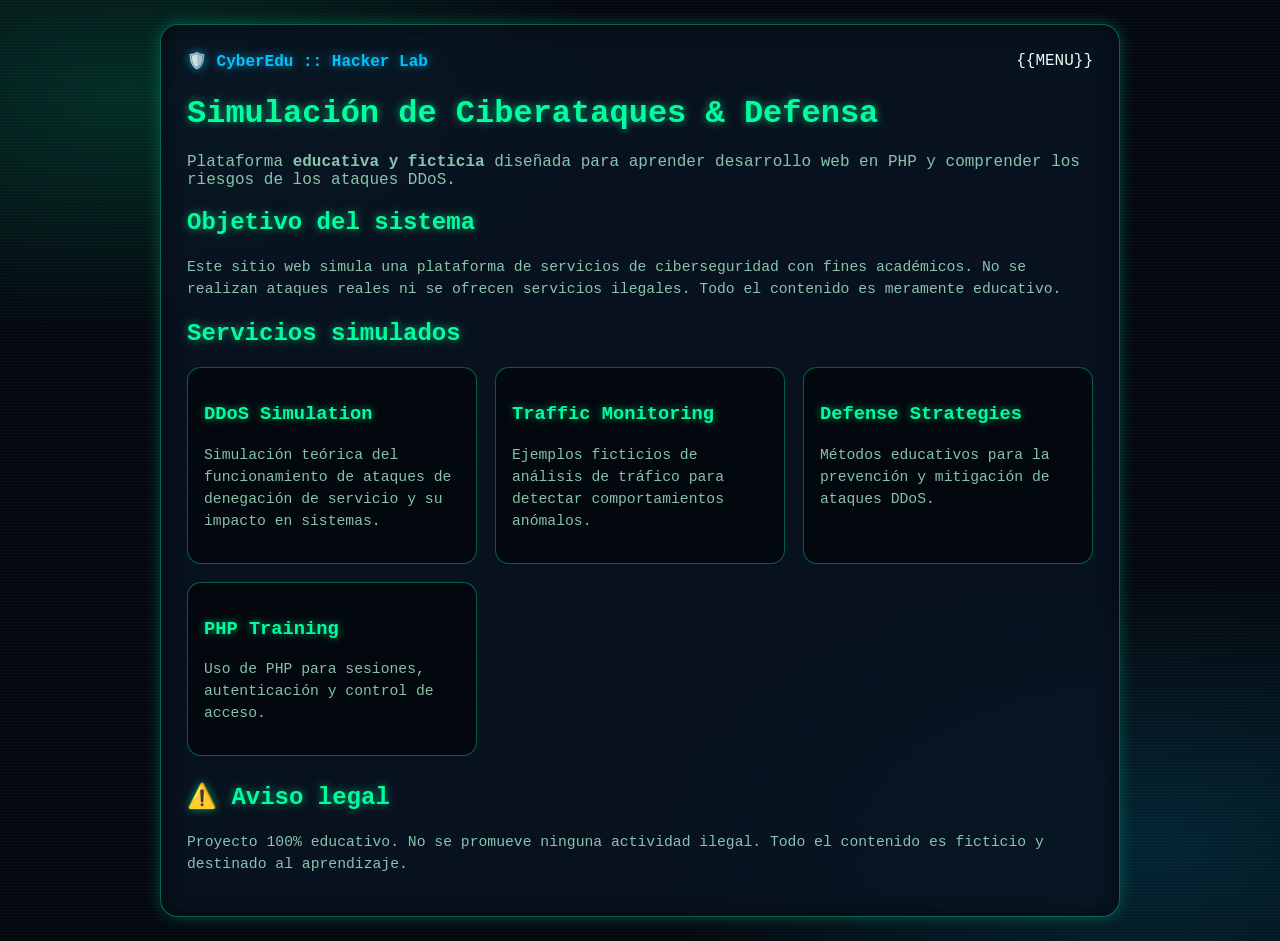
==== index.html @ 329c64e2 "Co-authored-by: mborchi <mborchi@users.noreply.github.com>" ====
<!doctype html>
<html lang="es">
<head>
  <meta charset="utf-8">
  <meta name="viewport" content="width=device-width, initial-scale=1">
  <title>CyberEdu // Hacker Lab</title>
  <link rel="stylesheet" href="styles.css">
</head>
<body>
  <div class="card">

    <div class="topbar">
      <strong>🛡️ CyberEdu :: Hacker Lab</strong>
      <div class="menu">
        {{MENU}}
      </div>
    </div>

    <h1>Simulación de Ciberataques & Defensa</h1>
    <p class="sub">
      Plataforma <b>educativa y ficticia</b> diseñada para aprender
      desarrollo web en PHP y comprender los riesgos de los ataques DDoS.
    </p>

    <h2>Objetivo del sistema</h2>
    <p class="small">
      Este sitio web simula una plataforma de servicios de ciberseguridad
      con fines académicos. No se realizan ataques reales ni se ofrecen
      servicios ilegales. Todo el contenido es meramente educativo.
    </p>

    <h2>Servicios simulados</h2>
    <div class="services">

      <div class="service">
        <h3>DDoS Simulation</h3>
        <p class="small">
          Simulación teórica del funcionamiento de ataques de denegación
          de servicio y su impacto en sistemas.
        </p>
      </div>

      <div class="service">
        <h3>Traffic Monitoring</h3>
        <p class="small">
          Ejemplos ficticios de análisis de tráfico para detectar
          comportamientos anómalos.
        </p>
      </div>

      <div class="service">
        <h3>Defense Strategies</h3>
        <p class="small">
          Métodos educativos para la prevención y mitigación
          de ataques DDoS.
        </p>
      </div>

      <div class="service">
        <h3>PHP Training</h3>
        <p class="small">
          Uso de PHP para sesiones, autenticación y control de acceso.
        </p>
      </div>

    </div>

    <h2 class="warning-title">⚠️ Aviso legal</h2>
    <p class="small">
      Proyecto 100% educativo. No se promueve ninguna actividad ilegal.
      Todo el contenido es ficticio y destinado al aprendizaje.
    </p>

  </div>
</body>
</html>
---- styles.css ----
:root{
  --bg: #05080f;
  --card: rgba(10,20,35,0.85);
  --border: rgba(0,255,170,0.35);
  --neon: #00ff9c;
  --neon2: #00c3ff;
  --text: #eafff7;
  --muted: rgba(180,255,220,0.75);
}

*{ box-sizing: border-box; }

body{
  margin: 0;
  min-height: 100vh;
  font-family: "Courier New", monospace;
  color: var(--text);
  background:
    radial-gradient(800px 400px at 10% 10%, rgba(0,255,170,0.15), transparent 60%),
    radial-gradient(900px 500px at 90% 90%, rgba(0,195,255,0.15), transparent 55%),
    repeating-linear-gradient(
      0deg,
      rgba(0,255,170,0.03),
      rgba(0,255,170,0.03) 1px,
      transparent 1px,
      transparent 3px
    ),
    var(--bg);
  display: grid;
  place-items: center;
  padding: 24px;
}

.card{
  width: 100%;
  max-width: 960px;
  background: var(--card);
  border: 1px solid var(--border);
  border-radius: 18px;
  padding: 26px;
  box-shadow:
    0 0 15px rgba(0,255,170,0.25),
    inset 0 0 20px rgba(0,0,0,0.6);
}

.topbar{
  display: flex;
  justify-content: space-between;
  align-items: center;
  margin-bottom: 24px;
  gap: 12px;
}

.topbar strong{
  color: var(--neon2);
  text-shadow: 0 0 10px rgba(0,195,255,0.7);
}

.menu{
  text-align: right;
  white-space: nowrap;
}

h1, h2, h3{
  color: var(--neon);
  text-shadow: 0 0 8px rgba(0,255,170,0.6);
}

.sub{
  color: var(--muted);
  margin-top: 6px;
}

.small{
  color: var(--muted);
  font-size: 0.92rem;
  line-height: 1.5;
}

a{
  color: var(--neon);
  text-decoration: none;
}
a:hover{
  text-shadow: 0 0 6px var(--neon);
}

.services{
  display: grid;
  grid-template-columns: repeat(auto-fit, minmax(220px, 1fr));
  gap: 18px;
  margin-top: 20px;
}

.service{
  background: rgba(0,0,0,0.55);
  border: 1px solid rgba(0,255,170,0.35);
  border-radius: 14px;
  padding: 16px;
  position: relative;
  overflow: hidden;
  transition: transform 0.15s ease;
}

.service:hover{
  transform: translateY(-2px);
}

.service::before{
  content: "";
  position: absolute;
  inset: 0;
  background: linear-gradient(
    120deg,
    transparent,
    rgba(0,255,170,0.15),
    transparent
  );
  opacity: 0;
  transition: opacity 0.25s;
}

.service:hover::before{
  opacity: 1;
}

.warning-title{
  margin-top: 26px;
}
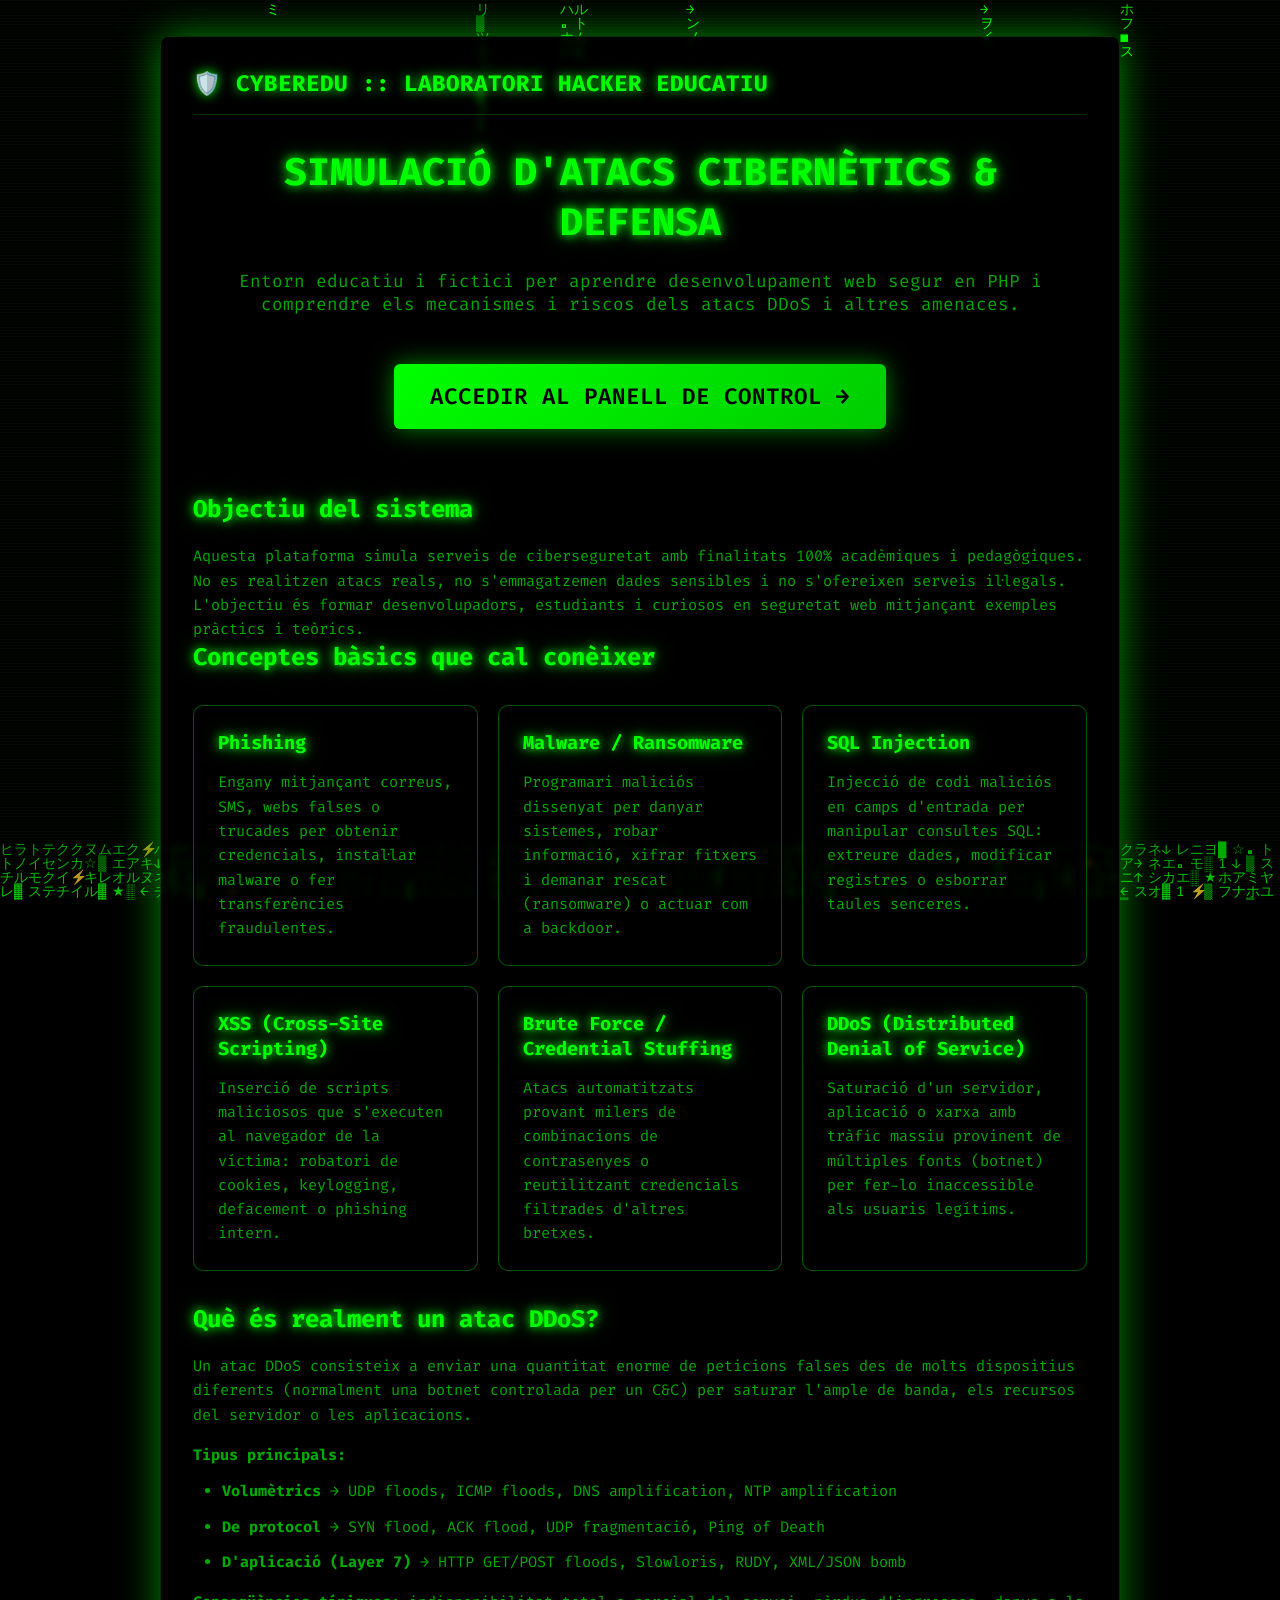
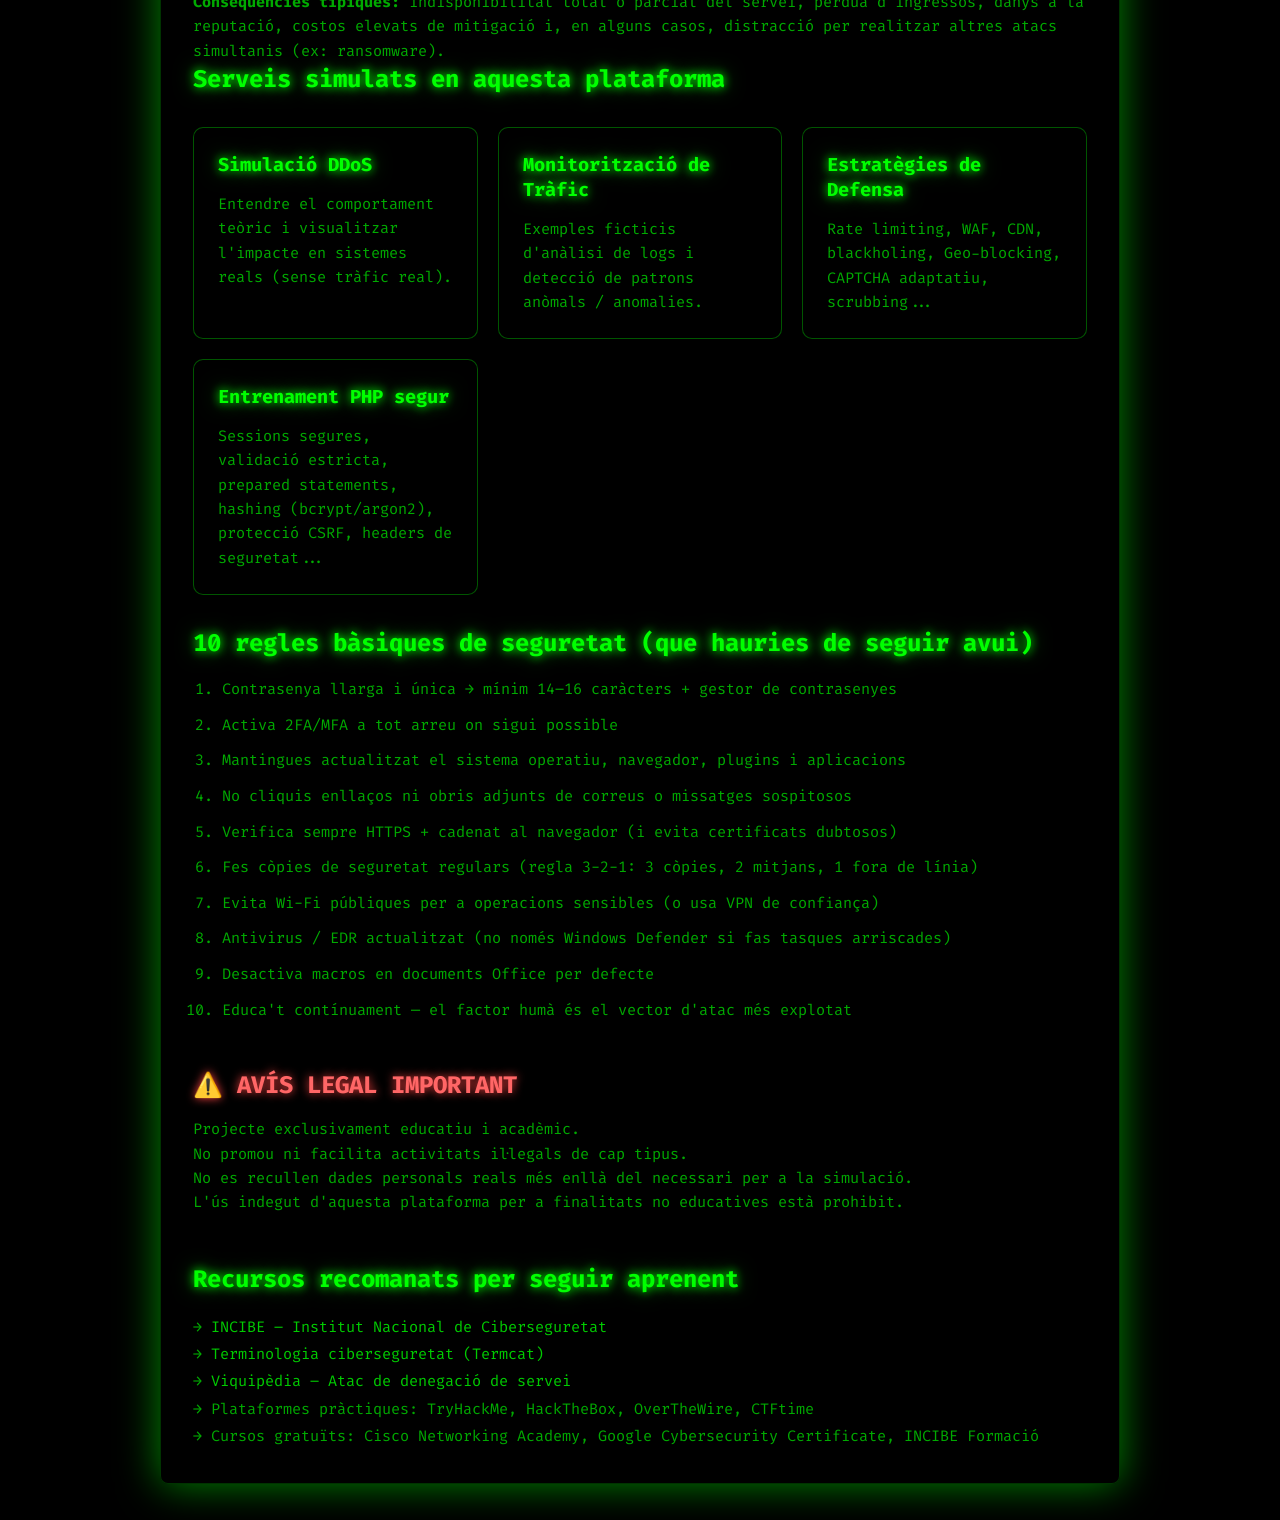
==== commit c8e2f272: "Actualització de contingut i estils a HTML, CSS i logs" ====
--- a/index.html
+++ b/index.html
@@ -1,76 +1,218 @@
 <!doctype html>
-<html lang="es">
+<html lang="ca">
 <head>
   <meta charset="utf-8">
   <meta name="viewport" content="width=device-width, initial-scale=1">
-  <title>CyberEdu // Hacker Lab</title>
+  <title>CyberEdu // Laboratori Hacker Educatiu</title>
   <link rel="stylesheet" href="styles.css">
+  <link href="https://fonts.googleapis.com/css2?family=Fira+Code:wght@400;500;600&display=swap" rel="stylesheet">
 </head>
 <body>
+
+  <canvas id="matrix"></canvas>
+
   <div class="card">
 
     <div class="topbar">
-      <strong>🛡️ CyberEdu :: Hacker Lab</strong>
-      <div class="menu">
-        {{MENU}}
-      </div>
-    </div>
-
-    <h1>Simulación de Ciberataques & Defensa</h1>
+      <strong>🛡️ CYBEREDU :: LABORATORI HACKER EDUCATIU</strong>
+    </div>
+
+    <h1 class="glitch" data-text="SIMULACIÓ D'ATACS CIBERNÈTICS & DEFENSA">
+      SIMULACIÓ D'ATACS CIBERNÈTICS & DEFENSA
+    </h1>
+    
     <p class="sub">
-      Plataforma <b>educativa y ficticia</b> diseñada para aprender
-      desarrollo web en PHP y comprender los riesgos de los ataques DDoS.
-    </p>
-
-    <h2>Objetivo del sistema</h2>
+      Entorn educatiu i fictici per aprendre desenvolupament web segur en PHP
+      i comprendre els mecanismes i riscos dels atacs DDoS i altres amenaces.
+    </p>
+
+    <!-- Botó afegit per anar al panell -->
+    <div style="text-align: center; margin: 3rem 0 4rem;">
+      <a href="panel.php" class="big-control-btn">
+        ACCEDIR AL PANELL DE CONTROL →
+      </a>
+    </div>
+
+    <h2>Objectiu del sistema</h2>
     <p class="small">
-      Este sitio web simula una plataforma de servicios de ciberseguridad
-      con fines académicos. No se realizan ataques reales ni se ofrecen
-      servicios ilegales. Todo el contenido es meramente educativo.
-    </p>
-
-    <h2>Servicios simulados</h2>
+      Aquesta plataforma simula serveis de ciberseguretat amb finalitats 100% acadèmiques i pedagògiques.<br>
+      No es realitzen atacs reals, no s'emmagatzemen dades sensibles i no s'ofereixen serveis il·legals.<br>
+      L'objectiu és formar desenvolupadors, estudiants i curiosos en seguretat web mitjançant exemples pràctics i teòrics.
+    </p>
+
+    <h2>Conceptes bàsics que cal conèixer</h2>
     <div class="services">
 
       <div class="service">
-        <h3>DDoS Simulation</h3>
-        <p class="small">
-          Simulación teórica del funcionamiento de ataques de denegación
-          de servicio y su impacto en sistemas.
-        </p>
-      </div>
-
-      <div class="service">
-        <h3>Traffic Monitoring</h3>
-        <p class="small">
-          Ejemplos ficticios de análisis de tráfico para detectar
-          comportamientos anómalos.
-        </p>
-      </div>
-
-      <div class="service">
-        <h3>Defense Strategies</h3>
-        <p class="small">
-          Métodos educativos para la prevención y mitigación
-          de ataques DDoS.
-        </p>
-      </div>
-
-      <div class="service">
-        <h3>PHP Training</h3>
-        <p class="small">
-          Uso de PHP para sesiones, autenticación y control de acceso.
-        </p>
-      </div>
-
-    </div>
-
-    <h2 class="warning-title">⚠️ Aviso legal</h2>
+        <h3>Phishing</h3>
+        <p class="small">
+          Engany mitjançant correus, SMS, webs falses o trucades per obtenir credencials, instal·lar malware o fer transferències fraudulentes.
+        </p>
+      </div>
+
+      <div class="service">
+        <h3>Malware / Ransomware</h3>
+        <p class="small">
+          Programari maliciós dissenyat per danyar sistemes, robar informació, xifrar fitxers i demanar rescat (ransomware) o actuar com a backdoor.
+        </p>
+      </div>
+
+      <div class="service">
+        <h3>SQL Injection</h3>
+        <p class="small">
+          Injecció de codi maliciós en camps d'entrada per manipular consultes SQL: extreure dades, modificar registres o esborrar taules senceres.
+        </p>
+      </div>
+
+      <div class="service">
+        <h3>XSS (Cross-Site Scripting)</h3>
+        <p class="small">
+          Inserció de scripts maliciosos que s'executen al navegador de la víctima: robatori de cookies, keylogging, defacement o phishing intern.
+        </p>
+      </div>
+
+      <div class="service">
+        <h3>Brute Force / Credential Stuffing</h3>
+        <p class="small">
+          Atacs automatitzats provant milers de combinacions de contrasenyes o reutilitzant credencials filtrades d'altres bretxes.
+        </p>
+      </div>
+
+      <div class="service">
+        <h3>DDoS (Distributed Denial of Service)</h3>
+        <p class="small">
+          Saturació d'un servidor, aplicació o xarxa amb tràfic massiu provinent de múltiples fonts (botnet) per fer-lo inaccessible als usuaris legítims.
+        </p>
+      </div>
+
+    </div>
+
+    <h2>Què és realment un atac DDoS?</h2>
     <p class="small">
-      Proyecto 100% educativo. No se promueve ninguna actividad ilegal.
-      Todo el contenido es ficticio y destinado al aprendizaje.
+      Un atac DDoS consisteix a enviar una quantitat enorme de peticions falses des de molts dispositius diferents
+      (normalment una botnet controlada per un C&C) per saturar l'ample de banda, els recursos del servidor o les aplicacions.
+    </p>
+
+    <p class="small" style="margin-top: 1rem;">
+      <b>Tipus principals:</b>
+    </p>
+    <ul class="small" style="padding-left: 1.8rem; margin: 0.8rem 0; line-height: 1.6;">
+      <li><b>Volumètrics</b> → UDP floods, ICMP floods, DNS amplification, NTP amplification</li>
+      <li><b>De protocol</b> → SYN flood, ACK flood, UDP fragmentació, Ping of Death</li>
+      <li><b>D'aplicació (Layer 7)</b> → HTTP GET/POST floods, Slowloris, RUDY, XML/JSON bomb</li>
+    </ul>
+
+    <p class="small" style="margin-top: 1rem;">
+      <b>Conseqüències típiques:</b> indisponibilitat total o parcial del servei, pèrdua d'ingressos, danys a la reputació,
+      costos elevats de mitigació i, en alguns casos, distracció per realitzar altres atacs simultanis (ex: ransomware).
+    </p>
+
+    <h2>Serveis simulats en aquesta plataforma</h2>
+    <div class="services">
+
+      <div class="service">
+        <h3>Simulació DDoS</h3>
+        <p class="small">
+          Entendre el comportament teòric i visualitzar l'impacte en sistemes reals (sense tràfic real).
+        </p>
+      </div>
+
+      <div class="service">
+        <h3>Monitorització de Tràfic</h3>
+        <p class="small">
+          Exemples ficticis d'anàlisi de logs i detecció de patrons anòmals / anomalies.
+        </p>
+      </div>
+
+      <div class="service">
+        <h3>Estratègies de Defensa</h3>
+        <p class="small">
+          Rate limiting, WAF, CDN, blackholing, Geo-blocking, CAPTCHA adaptatiu, scrubbing...
+        </p>
+      </div>
+
+      <div class="service">
+        <h3>Entrenament PHP segur</h3>
+        <p class="small">
+          Sessions segures, validació estricta, prepared statements, hashing (bcrypt/argon2), protecció CSRF, headers de seguretat...
+        </p>
+      </div>
+
+    </div>
+
+    <h2>10 regles bàsiques de seguretat (que hauries de seguir avui)</h2>
+    <ol class="small" style="padding-left: 1.8rem; margin: 1.2rem 0; line-height: 1.7;">
+      <li>Contrasenya llarga i única → mínim 14–16 caràcters + gestor de contrasenyes</li>
+      <li>Activa 2FA/MFA a tot arreu on sigui possible</li>
+      <li>Mantingues actualitzat el sistema operatiu, navegador, plugins i aplicacions</li>
+      <li>No cliquis enllaços ni obris adjunts de correus o missatges sospitosos</li>
+      <li>Verifica sempre HTTPS + cadenat al navegador (i evita certificats dubtosos)</li>
+      <li>Fes còpies de seguretat regulars (regla 3-2-1: 3 còpies, 2 mitjans, 1 fora de línia)</li>
+      <li>Evita Wi-Fi públiques per a operacions sensibles (o usa VPN de confiança)</li>
+      <li>Antivirus / EDR actualitzat (no només Windows Defender si fas tasques arriscades)</li>
+      <li>Desactiva macros en documents Office per defecte</li>
+      <li>Educa't contínuament — el factor humà és el vector d'atac més explotat</li>
+    </ol>
+
+    <h2 class="warning-title">⚠️ AVÍS LEGAL IMPORTANT</h2>
+    <p class="small">
+      Projecte exclusivament educatiu i acadèmic.<br>
+      No promou ni facilita activitats il·legals de cap tipus.<br>
+      No es recullen dades personals reals més enllà del necessari per a la simulació.<br>
+      L'ús indegut d'aquesta plataforma per a finalitats no educatives està prohibit.
+    </p>
+
+    <h2 style="margin-top: 3rem;">Recursos recomanats per seguir aprenent</h2>
+    <p class="small" style="margin-top: 0.8rem; line-height: 1.8;">
+      → <a href="https://www.incibe.es/">INCIBE – Institut Nacional de Ciberseguretat</a><br>
+      → <a href="https://www.termcat.cat/ca/diccionaris-en-linia/239">Terminologia ciberseguretat (Termcat)</a><br>
+      → <a href="https://ca.wikipedia.org/wiki/Atac_de_denegaci%C3%B3_de_servei">Viquipèdia – Atac de denegació de servei</a><br>
+      → Plataformes pràctiques: TryHackMe, HackTheBox, OverTheWire, CTFtime<br>
+      → Cursos gratuïts: Cisco Networking Academy, Google Cybersecurity Certificate, INCIBE Formació
     </p>
 
   </div>
+
+  <script>
+    // Matrix rain
+    const canvas = document.getElementById('matrix');
+    const ctx = canvas.getContext('2d');
+
+    function resizeCanvas() {
+      canvas.height = window.innerHeight;
+      canvas.width = window.innerWidth;
+    }
+    resizeCanvas();
+    window.addEventListener('resize', resizeCanvas);
+
+    const chars = '01アイウエオカキクケコサシスセソタチツテトナニヌネノハヒフヘホマミムメモヤユヨラリルレロワヲン█▓▒░→←↑↓↔⚡★☆■□▪▫';
+    const fontSize = 14;
+    const columns = canvas.width / fontSize;
+    const drops = new Array(Math.floor(columns)).fill(1);
+
+    function drawMatrix() {
+      ctx.fillStyle = 'rgba(0, 0, 0, 0.05)';
+      ctx.fillRect(0, 0, canvas.width, canvas.height);
+
+      ctx.fillStyle = '#0f0';
+      ctx.font = fontSize + 'px Fira Code, monospace';
+
+      for (let i = 0; i < drops.length; i++) {
+        const text = chars.charAt(Math.floor(Math.random() * chars.length));
+        const x = i * fontSize;
+        const y = drops[i] * fontSize;
+
+        ctx.fillText(text, x, y);
+
+        if (y > canvas.height && Math.random() > 0.975) {
+          drops[i] = 0;
+        }
+        drops[i]++;
+      }
+    }
+
+    setInterval(drawMatrix, 35);
+  </script>
+
 </body>
-</html>
+</html>
--- a/styles.css
+++ b/styles.css
@@ -1,129 +1,510 @@
-:root{
-  --bg: #05080f;
-  --card: rgba(10,20,35,0.85);
-  --border: rgba(0,255,170,0.35);
-  --neon: #00ff9c;
-  --neon2: #00c3ff;
-  --text: #eafff7;
-  --muted: rgba(180,255,220,0.75);
-}
-
-*{ box-sizing: border-box; }
-
-body{
-  margin: 0;
-  min-height: 100vh;
-  font-family: "Courier New", monospace;
-  color: var(--text);
-  background:
-    radial-gradient(800px 400px at 10% 10%, rgba(0,255,170,0.15), transparent 60%),
-    radial-gradient(900px 500px at 90% 90%, rgba(0,195,255,0.15), transparent 55%),
-    repeating-linear-gradient(
-      0deg,
-      rgba(0,255,170,0.03),
-      rgba(0,255,170,0.03) 1px,
-      transparent 1px,
-      transparent 3px
-    ),
-    var(--bg);
-  display: grid;
-  place-items: center;
-  padding: 24px;
-}
-
-.card{
-  width: 100%;
-  max-width: 960px;
-  background: var(--card);
-  border: 1px solid var(--border);
-  border-radius: 18px;
-  padding: 26px;
-  box-shadow:
-    0 0 15px rgba(0,255,170,0.25),
-    inset 0 0 20px rgba(0,0,0,0.6);
-}
-
-.topbar{
+@import url('https://fonts.googleapis.com/css2?family=Fira+Code:wght@400;500;600&display=swap');
+
+:root {
+    --bg: #000;
+    --card-bg: rgba(0, 0, 0, 0.75);
+    --border: #0f03;
+    --neon: #0f0;
+    --neon-glow: #0f08;
+    --text: #0c0;
+    --muted: #0a0;
+    --error: #f44;
+}
+
+* {
+    box-sizing: border-box;
+    margin: 0;
+    padding: 0;
+}
+
+body {
+    font-family: 'Fira Code', 'Courier New', monospace;
+    color: var(--neon);
+    background: var(--bg);
+    min-height: 100vh;
+    overflow-x: hidden;
+    position: relative;
+}
+
+body::before {
+    content: "";
+    position: fixed;
+    inset: 0;
+    background: 
+        repeating-linear-gradient(
+            0deg,
+            transparent 0px,
+            transparent 2px,
+            rgba(0,255,0,0.03) 2px,
+            rgba(0,255,0,0.03) 3px
+        );
+    pointer-events: none;
+    z-index: -2;
+}
+
+/* Matrix rain de fons (igual que al login) */
+#matrix {
+    position: fixed;
+    inset: 0;
+    z-index: -3;
+    pointer-events: none;
+}
+
+.card {
+    width: 100%;
+    max-width: 960px;
+    background: var(--card-bg);
+    border: 1px solid var(--border);
+    border-radius: 8px;
+    padding: 32px;
+    margin: 4vh auto;
+    box-shadow: 
+        0 0 40px var(--neon-glow),
+        inset 0 0 25px #0008;
+    backdrop-filter: blur(3px);
+    position: relative;
+    z-index: 1;
+}
+
+.topbar {
+    display: flex;
+    justify-content: space-between;
+    align-items: center;
+    margin-bottom: 32px;
+    gap: 16px;
+    border-bottom: 1px solid #0f03;
+    padding-bottom: 16px;
+}
+
+.topbar strong {
+    color: var(--neon);
+    font-size: 1.4rem;
+    text-shadow: 0 0 12px var(--neon);
+    letter-spacing: 1px;
+}
+
+h1, h2, h3 {
+    color: var(--neon);
+    text-shadow: 0 0 10px var(--neon), 0 0 20px var(--neon-glow);
+    margin-bottom: 0.8em;
+}
+
+h1 {
+    font-size: 2.4rem;
+    text-align: center;
+    margin-bottom: 0.6em;
+}
+
+.sub {
+    color: #0b0;
+    font-size: 1.1rem;
+    margin-bottom: 2rem;
+    text-align: center;
+    opacity: 0.9;
+}
+
+.small {
+    color: #0a0;
+    font-size: 0.95rem;
+    line-height: 1.6;
+}
+
+a {
+    color: #0c0;
+    text-decoration: none;
+    transition: all 0.2s;
+}
+
+a:hover {
+    color: var(--neon);
+    text-shadow: 0 0 8px var(--neon);
+}
+
+.services {
+    display: grid;
+    grid-template-columns: repeat(auto-fit, minmax(260px, 1fr));
+    gap: 20px;
+    margin: 2rem 0;
+}
+
+.service {
+    background: rgba(0,0,0,0.6);
+    border: 1px solid #0f04;
+    border-radius: 8px;
+    padding: 20px;
+    transition: all 0.2s ease;
+    position: relative;
+    overflow: hidden;
+}
+
+.service:hover {
+    transform: translateY(-3px);
+    border-color: var(--neon);
+    box-shadow: 0 0 25px var(--neon-glow);
+}
+
+.service::before {
+    content: "";
+    position: absolute;
+    inset: 0;
+    background: linear-gradient(135deg, transparent, rgba(0,255,0,0.08), transparent);
+    opacity: 0;
+    transition: opacity 0.4s;
+    pointer-events: none;
+}
+
+.service:hover::before {
+    opacity: 1;
+}
+
+.warning-title {
+    color: #f66 !important;
+    text-shadow: 0 0 10px #f44;
+    margin: 3rem 0 1rem;
+}
+
+ol, ul {
+    padding-left: 1.8rem;
+    margin: 1.2rem 0;
+}
+
+ol li, ul li {
+    margin-bottom: 0.8rem;
+    line-height: 1.5;
+}
+
+/* Efecte glitch per títols principals (opcional) */
+.glitch {
+    position: relative;
+    animation: glitch-skew 4s infinite;
+}
+
+.glitch::before,
+.glitch::after {
+    content: attr(data-text);
+    position: absolute;
+    top: 0;
+    left: 0;
+    width: 100%;
+    height: 100%;
+    opacity: 0.8;
+}
+
+.glitch::before {
+    left: 2px;
+    text-shadow: -2px 0 #f0f8;
+    clip: rect(0, 9999px, 0, 0);
+    animation: glitch-anim 2s infinite linear alternate-reverse;
+}
+
+.glitch::after {
+    left: -2px;
+    text-shadow: 2px 0 #0ff8;
+    clip: rect(0, 9999px, 0, 0);
+    animation: glitch-anim2 3s infinite linear alternate-reverse;
+}
+
+@keyframes glitch-skew {
+    0%, 100% { transform: skew(0deg); }
+    10%, 40%, 70% { transform: skew(2deg); }
+    20%, 60% { transform: skew(-2deg); }
+}
+
+/* Pots posar class="glitch" data-text="..." als <h1> si vols */
+/* ────────────────────────────────────────────────
+   PANELL LATERAL (SIDEBAR)
+───────────────────────────────────────────────── */
+
+.menu-btn {
+  position: fixed;
+  top: 20px;
+  right: 20px;
+  z-index: 1000;
+  padding: 12px 20px;
+  background: rgba(0,255,0,0.15);
+  border: 1px solid #0f0;
+  color: #0f0;
+  font-family: 'Fira Code', monospace;
+  font-size: 1rem;
+  font-weight: 500;
+  cursor: pointer;
+  border-radius: 4px;
+  transition: all 0.2s;
+  box-shadow: 0 0 12px rgba(0,255,0,0.3);
+}
+
+.menu-btn:hover {
+  background: rgba(0,255,0,0.25);
+  box-shadow: 0 0 20px rgba(0,255,0,0.5);
+}
+
+.sidebar {
+  position: fixed;
+  top: 0;
+  right: -320px;
+  width: 320px;
+  height: 100%;
+  background: rgba(0,0,0,0.92);
+  border-left: 1px solid #0f04;
+  box-shadow: -10px 0 30px rgba(0,255,0,0.15);
+  color: #0f0;
+  transition: right 0.35s ease;
+  z-index: 999;
+  overflow-y: auto;
+}
+
+.sidebar.active {
+  right: 0;
+}
+
+.sidebar-header {
   display: flex;
   justify-content: space-between;
   align-items: center;
-  margin-bottom: 24px;
-  gap: 12px;
-}
-
-.topbar strong{
-  color: var(--neon2);
-  text-shadow: 0 0 10px rgba(0,195,255,0.7);
-}
-
-.menu{
-  text-align: right;
-  white-space: nowrap;
-}
-
-h1, h2, h3{
-  color: var(--neon);
-  text-shadow: 0 0 8px rgba(0,255,170,0.6);
-}
-
-.sub{
-  color: var(--muted);
-  margin-top: 6px;
-}
-
-.small{
-  color: var(--muted);
+  padding: 20px 24px;
+  border-bottom: 1px solid #0f03;
+}
+
+.sidebar-header h2 {
+  font-size: 1.3rem;
+  margin: 0;
+  text-shadow: 0 0 8px #0f0;
+}
+
+.close-btn {
+  background: none;
+  border: none;
+  color: #0f0;
+  font-size: 2rem;
+  cursor: pointer;
+  line-height: 1;
+}
+
+.sidebar-content {
+  padding: 20px 24px;
+}
+
+.sidebar-content h3 {
+  color: #0c0;
+  font-size: 1.1rem;
+  margin: 1.8rem 0 0.8rem;
+  text-transform: uppercase;
+  letter-spacing: 1px;
+}
+
+.sidebar-content ul {
+  list-style: none;
+  padding: 0;
+  margin: 0;
+}
+
+.sidebar-content li {
+  margin: 0.6rem 0;
+}
+
+.sidebar-content a {
+  color: #0b0;
+  text-decoration: none;
+  transition: all 0.2s;
+  display: block;
+  padding: 6px 0;
+}
+
+.sidebar-content a:hover {
+  color: #0f0;
+  padding-left: 8px;
+  text-shadow: 0 0 6px #0f0;
+}
+
+/* Overlay fosc */
+.overlay {
+  position: fixed;
+  inset: 0;
+  background: rgba(0,0,0,0.65);
+  opacity: 0;
+  visibility: hidden;
+  transition: all 0.35s;
+  z-index: 998;
+}
+
+.overlay.active {
+  opacity: 1;
+  visibility: visible;
+}
+
+.big-control-btn {
+  display: inline-block;
+  padding: 18px 36px;
+  background: linear-gradient(135deg, #0f0 0%, #0c0 100%);
+  color: #000;
+  font-family: 'Fira Code', monospace;
+  font-size: 1.4rem;
+  font-weight: 600;
+  text-decoration: none;
+  border-radius: 6px;
+  box-shadow: 0 0 25px rgba(0,255,0,0.5);
+  transition: all 0.25s ease;
+  letter-spacing: 1px;
+}
+
+.big-control-btn:hover {
+  transform: translateY(-3px);
+  box-shadow: 0 0 40px rgba(0,255,0,0.7);
+  background: linear-gradient(135deg, #0c0 0%, #0f0 100%);
+  color: #000;
+}
+
+/* Botons d'iniciar simulació */
+.start-btn {
+  display: block;
+  width: 100%;
+  margin-top: 1rem;
+  padding: 12px;
+  background: linear-gradient(135deg, #0f0 0%, #0c0 100%);
+  color: #000;
+  border: none;
+  border-radius: 6px;
+  font-family: 'Fira Code', monospace;
+  font-size: 1rem;
+  font-weight: 600;
+  cursor: pointer;
+  transition: all 0.25s;
+  box-shadow: 0 0 15px rgba(0,255,0,0.4);
+}
+
+.start-btn:hover {
+  transform: translateY(-2px);
+  box-shadow: 0 0 25px rgba(0,255,0,0.6);
+  background: linear-gradient(135deg, #0c0 0%, #0f0 100%);
+}
+
+/* Millorar targetes */
+.service {
+  padding: 1.5rem;
+  background: rgba(0,0,0,0.6);
+  border: 1px solid #0f05;
+  border-radius: 10px;
+  transition: all 0.25s;
+}
+
+.service:hover {
+  transform: translateY(-4px);
+  box-shadow: 0 0 30px rgba(0,255,0,0.3);
+  border-color: #0f0;
+}
+
+/* Modal */
+.modal {
+  display: none;
+  position: fixed;
+  inset: 0;
+  background: rgba(0,0,0,0.88);
+  z-index: 2000;
+  justify-content: center;
+  align-items: center;
+  backdrop-filter: blur(6px);
+}
+
+.modal.active {
+  display: flex;
+}
+
+.modal-content {
+  background: rgba(5,15,5,0.96);
+  border: 1px solid #0f06;
+  border-radius: 12px;
+  width: 90%;
+  max-width: 720px;
+  max-height: 90vh;
+  overflow-y: auto;
+  padding: 2rem;
+  box-shadow: 0 0 60px #0f0a;
+}
+
+.modal-header {
+  display: flex;
+  justify-content: space-between;
+  align-items: center;
+  margin-bottom: 1.5rem;
+  border-bottom: 1px solid #0f04;
+  padding-bottom: 1rem;
+}
+
+.close-modal {
+  background: none;
+  border: none;
+  color: #0f0;
+  font-size: 2.5rem;
+  cursor: pointer;
+  line-height: 1;
+}
+
+.form-group {
+  margin: 1.2rem 0;
+}
+
+.form-group label {
+  display: block;
+  margin-bottom: 0.6rem;
+  color: #0c0;
+  font-size: 0.95rem;
+}
+
+.form-group input,
+.form-group select {
+  width: 100%;
+  padding: 12px 14px;
+  background: #0009;
+  border: 1px solid #0f04;
+  color: #0f0;
+  font-family: 'Fira Code', monospace;
+  border-radius: 6px;
+  font-size: 1rem;
+}
+
+.form-group input:focus,
+.form-group select:focus {
+  outline: none;
+  border-color: #0f0;
+  box-shadow: 0 0 12px #0f07;
+}
+
+/* Barra de progrés */
+.progress-bar {
+  height: 10px;
+  background: #0f03;
+  border-radius: 5px;
+  margin: 1.5rem 0;
+  overflow: hidden;
+}
+
+.progress-fill {
+  height: 100%;
+  width: 0%;
+  background: linear-gradient(90deg, #0f0, #0c0);
+  transition: width 4s ease-in-out;
+}
+
+/* Línies de log */
+.log-container {
+  background: #0005;
+  border: 1px solid #0f03;
+  border-radius: 8px;
+  padding: 1rem;
+  min-height: 180px;
+  max-height: 380px;
+  overflow-y: auto;
+}
+
+.log-line {
+  color: #0b0;
   font-size: 0.92rem;
-  line-height: 1.5;
-}
-
-a{
-  color: var(--neon);
-  text-decoration: none;
-}
-a:hover{
-  text-shadow: 0 0 6px var(--neon);
-}
-
-.services{
-  display: grid;
-  grid-template-columns: repeat(auto-fit, minmax(220px, 1fr));
-  gap: 18px;
-  margin-top: 20px;
-}
-
-.service{
-  background: rgba(0,0,0,0.55);
-  border: 1px solid rgba(0,255,170,0.35);
-  border-radius: 14px;
-  padding: 16px;
-  position: relative;
-  overflow: hidden;
-  transition: transform 0.15s ease;
-}
-
-.service:hover{
-  transform: translateY(-2px);
-}
-
-.service::before{
-  content: "";
-  position: absolute;
-  inset: 0;
-  background: linear-gradient(
-    120deg,
-    transparent,
-    rgba(0,255,170,0.15),
-    transparent
-  );
+  margin: 0.5rem 0;
+  white-space: pre-wrap;
   opacity: 0;
-  transition: opacity 0.25s;
-}
-
-.service:hover::before{
-  opacity: 1;
-}
-
-.warning-title{
-  margin-top: 26px;
-}
+  animation: logFade 0.8s forwards;
+}
+
+@keyframes logFade {
+  to { opacity: 1; }
+}
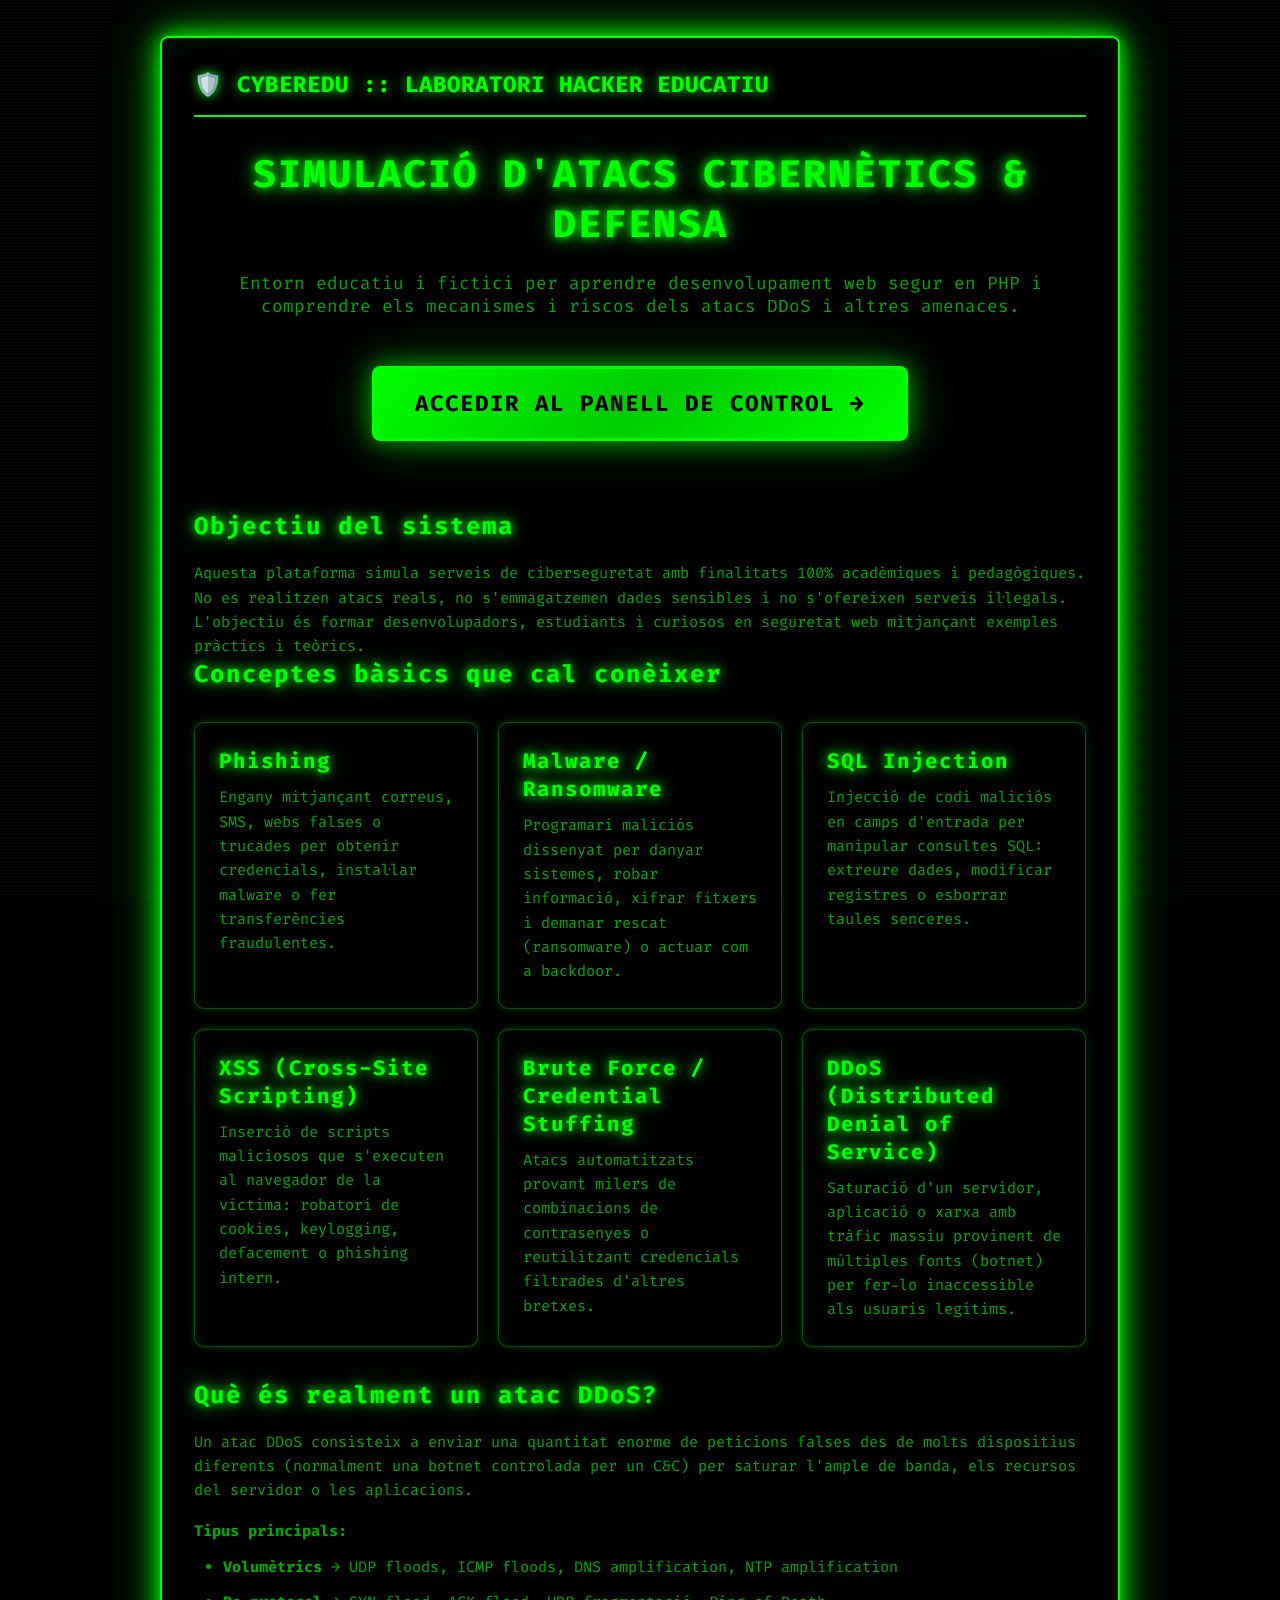
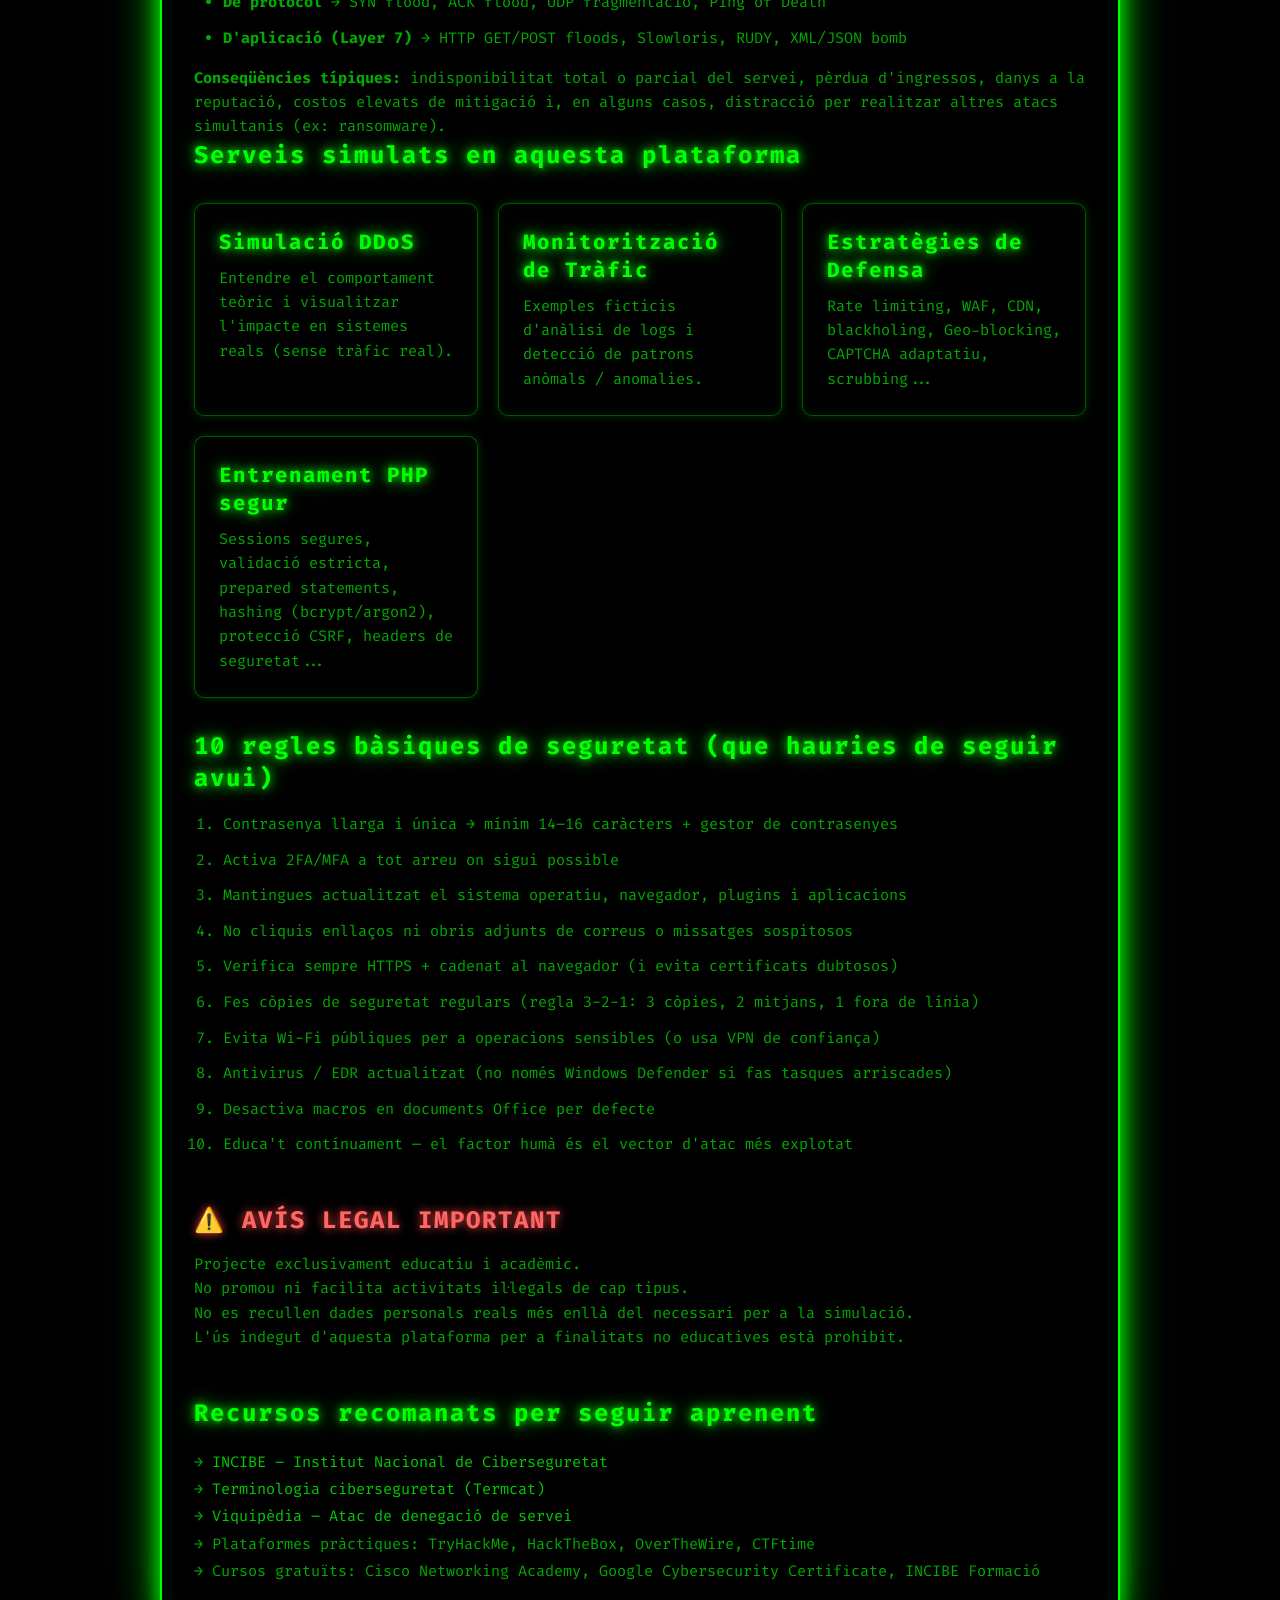
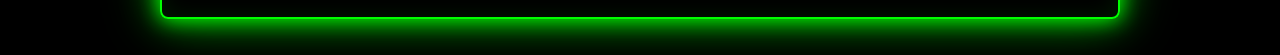
==== commit dfbf22d2: "Optimizaciones de rendimiento: canvas ligero, animaciones desactivadas, mejor UX" ====
--- a/index.html
+++ b/index.html
@@ -9,7 +9,7 @@
 </head>
 <body>
 
-  <canvas id="matrix"></canvas>
+  <canvas id="matrix" width="800" height="600"></canvas>
 
   <div class="card">
 
@@ -174,8 +174,10 @@
   </div>
 
   <script>
-    // Matrix rain
-    const canvas = document.getElementById('matrix');
+    // Esperar a que el DOM esté cargado
+    document.addEventListener('DOMContentLoaded', function() {
+      // Matrix rain
+      const canvas = document.getElementById('matrix');
     const ctx = canvas.getContext('2d');
 
     function resizeCanvas() {
@@ -212,6 +214,7 @@
     }
 
     setInterval(drawMatrix, 35);
+    });
   </script>
 
 </body>
--- a/styles.css
+++ b/styles.css
@@ -6,9 +6,13 @@
     --border: #0f03;
     --neon: #0f0;
     --neon-glow: #0f08;
+    --neon-strong: #00ff00;
+    --neon-cyan: #0ff;
+    --neon-pink: #f0f;
     --text: #0c0;
     --muted: #0a0;
     --error: #f44;
+    --error-glow: #f444;
 }
 
 * {
@@ -42,6 +46,15 @@
     z-index: -2;
 }
 
+@keyframes flicker {
+    0%, 19%, 21%, 23%, 25%, 54%, 56%, 100% {
+        opacity: 0.99;
+    }
+    20%, 24%, 55% {
+        opacity: 0.98;
+    }
+}
+
 /* Matrix rain de fons (igual que al login) */
 #matrix {
     position: fixed;
@@ -54,16 +67,46 @@
     width: 100%;
     max-width: 960px;
     background: var(--card-bg);
-    border: 1px solid var(--border);
+    border: 2px solid var(--neon);
     border-radius: 8px;
     padding: 32px;
     margin: 4vh auto;
     box-shadow: 
+        0 0 20px var(--neon),
         0 0 40px var(--neon-glow),
-        inset 0 0 25px #0008;
+        0 0 60px rgba(0,255,0,0.3),
+        inset 0 0 25px rgba(0,255,0,0.1);
     backdrop-filter: blur(3px);
     position: relative;
     z-index: 1;
+    transition: all 0.3s ease;
+}
+}
+
+.card:hover {
+    box-shadow: 
+        0 0 30px var(--neon),
+        0 0 50px var(--neon-glow),
+        0 0 80px rgba(0,255,0,0.4),
+        inset 0 0 30px rgba(0,255,0,0.15);
+    border-color: var(--neon-strong);
+}
+
+@keyframes cardPulse {
+    0%, 100% {
+        box-shadow: 
+            0 0 20px var(--neon),
+            0 0 40px var(--neon-glow),
+            0 0 60px rgba(0,255,0,0.3),
+            inset 0 0 25px rgba(0,255,0,0.1);
+    }
+    50% {
+        box-shadow: 
+            0 0 25px var(--neon),
+            0 0 45px var(--neon-glow),
+            0 0 70px rgba(0,255,0,0.35),
+            inset 0 0 30px rgba(0,255,0,0.12);
+    }
 }
 
 .topbar {
@@ -72,8 +115,20 @@
     align-items: center;
     margin-bottom: 32px;
     gap: 16px;
-    border-bottom: 1px solid #0f03;
+    border-bottom: 2px solid var(--neon);
     padding-bottom: 16px;
+}
+}
+
+@keyframes topbarGlow {
+    0%, 100% { 
+        border-bottom-color: var(--neon);
+        text-shadow: 0 0 10px var(--neon);
+    }
+    50% { 
+        border-bottom-color: var(--neon-strong);
+        text-shadow: 0 0 20px var(--neon-strong);
+    }
 }
 
 .topbar strong {
@@ -85,8 +140,27 @@
 
 h1, h2, h3 {
     color: var(--neon);
-    text-shadow: 0 0 10px var(--neon), 0 0 20px var(--neon-glow);
+    text-shadow: 
+        0 0 10px var(--neon),
+        0 0 20px var(--neon-glow),
+        0 0 30px rgba(0,255,0,0.3);
     margin-bottom: 0.8em;
+    letter-spacing: 2px;
+}
+
+@keyframes titleGlow {
+    0%, 100% {
+        text-shadow: 
+            0 0 10px var(--neon),
+            0 0 20px var(--neon-glow),
+            0 0 30px rgba(0,255,0,0.3);
+    }
+    50% {
+        text-shadow: 
+            0 0 15px var(--neon),
+            0 0 30px var(--neon-glow),
+            0 0 40px rgba(0,255,0,0.4);
+    }
 }
 
 h1 {
@@ -129,18 +203,53 @@
 
 .service {
     background: rgba(0,0,0,0.6);
-    border: 1px solid #0f04;
+    border: 2px solid rgba(0,255,0,0.3);
     border-radius: 8px;
     padding: 20px;
-    transition: all 0.2s ease;
+    transition: all 0.3s ease;
     position: relative;
     overflow: hidden;
+    box-shadow: 
+        0 0 10px rgba(0,255,0,0.2),
+        inset 0 0 15px rgba(0,255,0,0.05);
+}
+
+.service::before {
+    content: "";
+    position: absolute;
+    inset: 0;
+    background: linear-gradient(135deg, rgba(0,255,0,0.1), transparent);
+    opacity: 0;
+    transition: opacity 0.3s ease;
+    pointer-events: none;
 }
 
 .service:hover {
-    transform: translateY(-3px);
+    transform: translateY(-5px) scale(1.02);
     border-color: var(--neon);
-    box-shadow: 0 0 25px var(--neon-glow);
+    box-shadow: 
+        0 0 15px var(--neon),
+        0 0 25px rgba(0,255,0,0.2),
+        inset 0 0 10px rgba(0,255,0,0.1);
+    background: rgba(0,30,0,0.8);
+}
+
+.service:hover::before {
+    opacity: 1;
+}
+
+.service h3 {
+    font-size: 1.3rem;
+    margin-bottom: 10px;
+    color: var(--neon-strong);
+    transition: all 0.3s ease;
+}
+
+.service:hover h3 {
+    text-shadow: 
+        0 0 15px var(--neon),
+        0 0 25px var(--neon-glow),
+        0 0 35px rgba(0,255,0,0.3);
 }
 
 .service::before {
@@ -334,24 +443,52 @@
 
 .big-control-btn {
   display: inline-block;
-  padding: 18px 36px;
-  background: linear-gradient(135deg, #0f0 0%, #0c0 100%);
+  padding: 20px 40px;
+  background: linear-gradient(135deg, #0f0 0%, #0c0 50%, #0f0 100%);
   color: #000;
   font-family: 'Fira Code', monospace;
   font-size: 1.4rem;
-  font-weight: 600;
+  font-weight: 700;
   text-decoration: none;
-  border-radius: 6px;
-  box-shadow: 0 0 25px rgba(0,255,0,0.5);
-  transition: all 0.25s ease;
-  letter-spacing: 1px;
+  border-radius: 8px;
+  border: 3px solid #00ff00;
+  box-shadow: 
+    0 0 25px rgba(0,255,0,0.6),
+    0 0 50px rgba(0,255,0,0.3),
+    inset 0 0 15px rgba(0,255,0,0.2);
+  transition: all 0.3s ease;
+  letter-spacing: 2px;
+  text-transform: uppercase;
+  position: relative;
+  overflow: hidden;
+}
+}
+
+@keyframes bigBtnPulse {
+    0%, 100% {
+        box-shadow: 
+            0 0 25px rgba(0,255,0,0.6),
+            0 0 50px rgba(0,255,0,0.3),
+            inset 0 0 15px rgba(0,255,0,0.2);
+    }
+    50% {
+        box-shadow: 
+            0 0 35px rgba(0,255,0,0.8),
+            0 0 60px rgba(0,255,0,0.4),
+            inset 0 0 20px rgba(0,255,0,0.3);
+    }
 }
 
 .big-control-btn:hover {
-  transform: translateY(-3px);
-  box-shadow: 0 0 40px rgba(0,255,0,0.7);
-  background: linear-gradient(135deg, #0c0 0%, #0f0 100%);
+  transform: translateY(-5px) scale(1.05);
+  box-shadow: 
+    0 0 20px rgba(0,255,0,0.6),
+    0 0 40px rgba(0,255,0,0.3),
+    inset 0 0 15px rgba(0,255,0,0.2);
+  background: linear-gradient(135deg, #0c0 0%, #0f0 50%, #0c0 100%);
   color: #000;
+  text-shadow: 0 0 8px rgba(0,0,0,0.3);
+  border-color: #00ff00;
 }
 
 /* Botons d'iniciar simulació */
@@ -389,7 +526,7 @@
 
 .service:hover {
   transform: translateY(-4px);
-  box-shadow: 0 0 30px rgba(0,255,0,0.3);
+  box-shadow: 0 0 20px rgba(0,255,0,0.2);
   border-color: #0f0;
 }
 
@@ -476,24 +613,30 @@
   border-radius: 5px;
   margin: 1.5rem 0;
   overflow: hidden;
+  border: 1px solid var(--neon);
+  box-shadow: inset 0 0 10px rgba(0,255,0,0.1);
 }
 
 .progress-fill {
   height: 100%;
   width: 0%;
-  background: linear-gradient(90deg, #0f0, #0c0);
+  background: linear-gradient(90deg, #0f0, #0c0, #0f0);
   transition: width 4s ease-in-out;
+  box-shadow: 0 0 10px var(--neon);
 }
 
 /* Línies de log */
 .log-container {
   background: #0005;
-  border: 1px solid #0f03;
+  border: 2px solid var(--neon);
   border-radius: 8px;
   padding: 1rem;
   min-height: 180px;
   max-height: 380px;
   overflow-y: auto;
+  box-shadow: 
+    0 0 15px rgba(0,255,0,0.2),
+    inset 0 0 10px rgba(0,255,0,0.05);
 }
 
 .log-line {
@@ -501,10 +644,99 @@
   font-size: 0.92rem;
   margin: 0.5rem 0;
   white-space: pre-wrap;
-  opacity: 0;
-  animation: logFade 0.8s forwards;
+  animation: logAppear 0.3s ease-in;
+}
+
+@keyframes logAppear {
+    from {
+        opacity: 0;
+        transform: translateX(-10px);
+    }
+    to {
+        opacity: 1;
+        transform: translateX(0);
+    }
 }
 
 @keyframes logFade {
-  to { opacity: 1; }
+    from {
+        opacity: 0;
+    }
+    to {
+        opacity: 1;
+    }
+}
+
+@keyframes glitch-anim {
+  0%   { clip-path: polygon(0% 0%, 100% 0%, 100% 20%, 0% 20%); }
+  20%  { clip-path: polygon(0% 60%, 100% 60%, 100% 80%, 0% 80%); }
+  40%  { clip-path: polygon(0% 10%, 100% 10%, 100% 90%, 0% 90%); }
+  60%  { clip-path: polygon(0% 50%, 100% 50%, 100% 30%, 0% 30%); }
+  80%  { clip-path: polygon(0% 30%, 100% 30%, 100% 70%, 0% 70%); }
+  100% { clip-path: polygon(0% 40%, 100% 40%, 100% 20%, 0% 20%); }
+}
+
+@keyframes glitch-anim2 {
+  0%   { clip-path: polygon(0% 70%, 100% 70%, 100% 10%, 0% 10%); }
+  20%  { clip-path: polygon(0% 30%, 100% 30%, 100% 90%, 0% 90%); }
+  40%  { clip-path: polygon(0% 80%, 100% 80%, 100% 50%, 0% 50%); }
+  60%  { clip-path: polygon(0% 40%, 100% 40%, 100% 60%, 0% 60%); }
+  80%  { clip-path: polygon(0% 90%, 100% 90%, 100% 30%, 0% 30%); }
+  100% { clip-path: polygon(0% 20%, 100% 20%, 100% 80%, 0% 80%); }
+}
+
+/* Estils per a botons */
+.submit-btn {
+  padding: 14px 24px;
+  background: linear-gradient(135deg, #0f0 0%, #0c0 100%);
+  color: #000;
+  border: 2px solid #00ff00;
+  border-radius: 6px;
+  font-family: 'Fira Code', monospace;
+  font-size: 1rem;
+  font-weight: 600;
+  cursor: pointer;
+  text-transform: uppercase;
+  letter-spacing: 1.5px;
+  transition: all 0.3s ease;
+  box-shadow: 
+    0 0 15px rgba(0,255,0,0.5),
+    0 0 30px rgba(0,255,0,0.2),
+    inset 0 0 10px rgba(0,255,0,0.1);
+  position: relative;
+  overflow: hidden;
+}
+}
+
+@keyframes buttonGlow {
+    0%, 100% {
+        box-shadow: 
+            0 0 15px rgba(0,255,0,0.5),
+            0 0 30px rgba(0,255,0,0.2),
+            inset 0 0 10px rgba(0,255,0,0.1);
+    }
+    50% {
+        box-shadow: 
+            0 0 20px rgba(0,255,0,0.6),
+            0 0 40px rgba(0,255,0,0.3),
+            inset 0 0 15px rgba(0,255,0,0.15);
+    }
+}
+
+.submit-btn:hover {
+  transform: translateY(-3px) scale(1.05);
+  box-shadow: 
+    0 0 25px rgba(0,255,0,0.8),
+    0 0 50px rgba(0,255,0,0.4),
+    inset 0 0 20px rgba(0,255,0,0.2);
+  background: linear-gradient(135deg, #0c0 0%, #0f0 100%);
+  border-color: #00ff00;
+  text-shadow: 0 0 10px rgba(0,255,0,0.5);
+}
+
+.submit-btn:active {
+  transform: translateY(-1px) scale(0.98);
+  box-shadow: 
+    0 0 10px rgba(0,255,0,0.4),
+    inset 0 0 15px rgba(0,255,0,0.1);
 }
